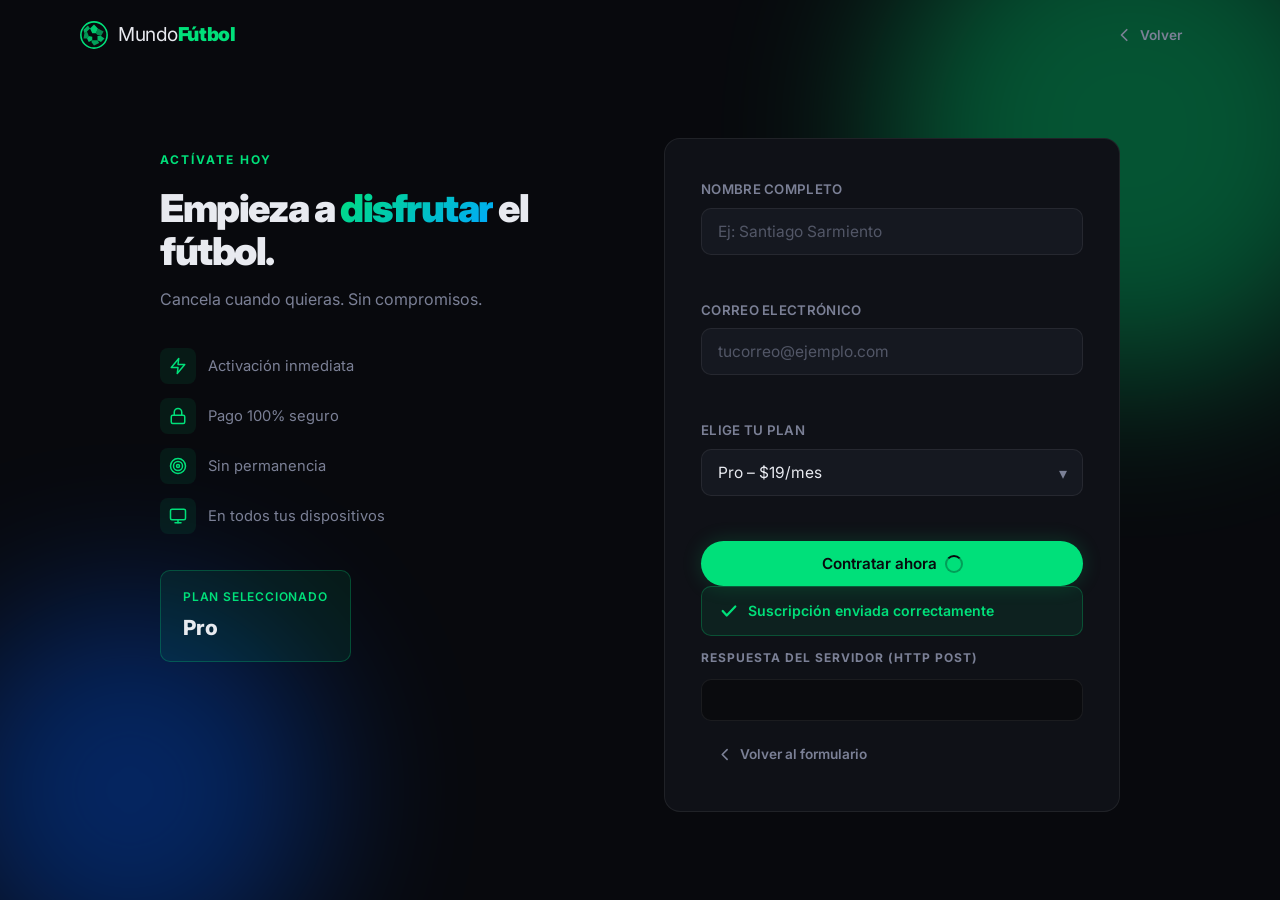
==== contratar.html @ e50d8e61 "Primer Commit" ====
<!DOCTYPE html>
<html lang="es">
<head>
  <meta charset="UTF-8" />
  <meta name="viewport" content="width=device-width, initial-scale=1.0" />
  <meta name="description" content="Contrata tu plan de Mundo Fútbol – streaming de fútbol en vivo." />
  <title>Contratar – Mundo Fútbol</title>
  <link rel="preconnect" href="https://fonts.googleapis.com" />
  <link href="https://fonts.googleapis.com/css2?family=Inter:wght@300;400;600;700;900&display=swap" rel="stylesheet" />
  <link rel="stylesheet" href="style.css" />
</head>
<body class="page-contratar">

  <!-- NAV -->
  <nav class="nav" id="navbar">
    <div class="nav-inner">
      <a href="index.html" class="logo">
        <span class="logo-icon">
          <svg viewBox="0 0 32 32" fill="none" xmlns="http://www.w3.org/2000/svg" aria-label="Balón de fútbol">
            <circle cx="16" cy="16" r="15" stroke="currentColor" stroke-width="1.8"/>
            <polygon points="16,4 20.5,8.5 18,14 14,14 11.5,8.5" fill="currentColor" opacity="0.9"/>
            <polygon points="27,12 24,17 20,16 18,14 20.5,8.5" fill="currentColor" opacity="0.6"/>
            <polygon points="28,20 24,24 20,22 20,17 24,17" fill="currentColor" opacity="0.8"/>
            <polygon points="16,28 13,24 14,22 20,22 22,25" fill="currentColor" opacity="0.7"/>
            <polygon points="10,24 8,20 10,17 14,18 14,22" fill="currentColor" opacity="0.85"/>
            <polygon points="4,20 5,14 8,12 10,17 8,20" fill="currentColor" opacity="0.65"/>
            <polygon points="11.5,8.5 8,12 5,14 4,10 9,5" fill="currentColor" opacity="0.75"/>
          </svg>
        </span>
        <span class="logo-text">Mundo<strong>Fútbol</strong></span>
      </a>
      <a href="index.html" class="btn btn-ghost btn-sm">
        <svg viewBox="0 0 16 16" fill="none" stroke="currentColor" stroke-width="2" stroke-linecap="round" stroke-linejoin="round" style="width:14px;height:14px"><polyline points="10,2 4,8 10,14"/></svg>
        Volver
      </a>
    </div>
  </nav>

  <!-- CONTRATAR MAIN -->
  <main class="contratar-main">
    <div class="orb orb-1"></div>
    <div class="orb orb-2"></div>

    <div class="contratar-container">

      <!-- INFO LATERAL -->
      <aside class="contratar-aside animate-in" style="--d:0ms">
        <div class="aside-tag">Actívate hoy</div>
        <h1 class="aside-title">Empieza a <span class="gradient-text">disfrutar</span> el fútbol.</h1>
        <p class="aside-sub">Cancela cuando quieras. Sin compromisos.</p>

        <div class="aside-benefits">
          <div class="benefit">
            <span class="benefit-icon">
              <!-- Lightning bolt -->
              <svg viewBox="0 0 24 24" fill="none" stroke="currentColor" stroke-width="2" stroke-linecap="round" stroke-linejoin="round" xmlns="http://www.w3.org/2000/svg">
                <polygon points="13 2 3 14 12 14 11 22 21 10 12 10 13 2"/>
              </svg>
            </span>
            <span>Activación inmediata</span>
          </div>
          <div class="benefit">
            <span class="benefit-icon">
              <!-- Lock -->
              <svg viewBox="0 0 24 24" fill="none" stroke="currentColor" stroke-width="2" stroke-linecap="round" stroke-linejoin="round" xmlns="http://www.w3.org/2000/svg">
                <rect x="3" y="11" width="18" height="11" rx="2" ry="2"/>
                <path d="M7 11V7a5 5 0 0 1 10 0v4"/>
              </svg>
            </span>
            <span>Pago 100% seguro</span>
          </div>
          <div class="benefit">
            <span class="benefit-icon">
              <!-- Target / No-permanence -->
              <svg viewBox="0 0 24 24" fill="none" stroke="currentColor" stroke-width="2" stroke-linecap="round" stroke-linejoin="round" xmlns="http://www.w3.org/2000/svg">
                <circle cx="12" cy="12" r="10"/>
                <circle cx="12" cy="12" r="6"/>
                <circle cx="12" cy="12" r="2"/>
              </svg>
            </span>
            <span>Sin permanencia</span>
          </div>
          <div class="benefit">
            <span class="benefit-icon">
              <!-- TV / Monitor -->
              <svg viewBox="0 0 24 24" fill="none" stroke="currentColor" stroke-width="2" stroke-linecap="round" stroke-linejoin="round" xmlns="http://www.w3.org/2000/svg">
                <rect x="2" y="3" width="20" height="14" rx="2" ry="2"/>
                <line x1="8" y1="21" x2="16" y2="21"/>
                <line x1="12" y1="17" x2="12" y2="21"/>
              </svg>
            </span>
            <span>En todos tus dispositivos</span>
          </div>
        </div>

        <div class="aside-plan-preview" id="aside-plan-preview">
          <span class="plan-chosen-label">Plan seleccionado</span>
          <span class="plan-chosen-name" id="plan-display">Pro</span>
        </div>
      </aside>

      <!-- FORMULARIO -->
      <div class="form-wrapper animate-in" style="--d:150ms">
        <form class="contratar-form" id="contratar-form" novalidate>

          <div class="form-group" id="fg-nombre">
            <label for="nombre">Nombre completo</label>
            <input type="text" id="nombre" name="nombre" placeholder="Ej: Santiago Sarmiento" autocomplete="name" />
            <span class="form-error" id="err-nombre"></span>
          </div>

          <div class="form-group" id="fg-email">
            <label for="email">Correo electrónico</label>
            <input type="email" id="email" name="email" placeholder="tucorreo@ejemplo.com" autocomplete="email" />
            <span class="form-error" id="err-email"></span>
          </div>

          <div class="form-group" id="fg-plan">
            <label for="plan">Elige tu plan</label>
            <div class="select-wrapper">
              <select id="plan" name="plan">
                <option value="Base">Base – $9/mes</option>
                <option value="Pro" selected>Pro – $19/mes</option>
                <option value="Elite">Elite – $29/mes</option>
              </select>
            </div>
            <span class="form-error" id="err-plan"></span>
          </div>

          <button type="submit" class="btn btn-primary btn-full" id="submit-btn">
            <span class="btn-text">Contratar ahora</span>
            <span class="btn-spinner" hidden></span>
          </button>

        </form>

        <!-- RESPUESTA JSON -->
        <div class="json-panel" id="json-panel" hidden>
          <div class="json-panel-header">
            <span class="json-status" id="json-status-icon">
              <svg viewBox="0 0 20 20" fill="none" stroke="currentColor" stroke-width="2.5" stroke-linecap="round" stroke-linejoin="round" style="width:18px;height:18px;display:block">
                <polyline points="3,10 7.5,15 17,5"/>
              </svg>
            </span>
            <span id="json-status-text">Suscripción enviada correctamente</span>
          </div>
          <div class="json-label">Respuesta del servidor (HTTP POST)</div>
          <pre class="json-output" id="json-output"></pre>
          <button class="btn btn-ghost btn-sm btn-reset" id="reset-btn">
            <svg viewBox="0 0 16 16" fill="none" stroke="currentColor" stroke-width="2" stroke-linecap="round" stroke-linejoin="round" style="width:13px;height:13px"><polyline points="10,2 4,8 10,14"/></svg>
            Volver al formulario
          </button>
        </div>
      </div>

    </div>
  </main>

  <script src="main.js"></script>
  <script src="contratar.js"></script>
</body>
</html>
---- style.css ----
/* ===========================
   MUNDO FÚTBOL – style.css
   Minimalista + Profesional
   =========================== */

/* ── Reset & Base ── */
*, *::before, *::after { box-sizing: border-box; margin: 0; padding: 0; }
html { scroll-behavior: smooth; }
body {
  font-family: 'Inter', sans-serif;
  background: #08090d;
  color: #e8eaf0;
  line-height: 1.65;
  overflow-x: hidden;
}
a { text-decoration: none; color: inherit; }
img { display: block; max-width: 100%; }

/* ── Design Tokens ── */
:root {
  --accent:       #00e07a;
  --accent-dim:   #00c46a;
  --accent-glow:  rgba(0, 224, 122, 0.18);
  --surface:      #0f1117;
  --surface-2:    #151820;
  --border:       rgba(255,255,255,0.07);
  --text:         #e8eaf0;
  --text-muted:   #7b8096;
  --radius:       16px;
  --radius-sm:    10px;
  --transition:   0.35s cubic-bezier(.4,0,.2,1);
}

/* ── Container ── */
.container {
  max-width: 1120px;
  margin: 0 auto;
  padding: 0 24px;
}

/* ── Buttons ── */
.btn {
  display: inline-flex;
  align-items: center;
  justify-content: center;
  gap: 8px;
  padding: 13px 28px;
  border-radius: 100px;
  font-family: inherit;
  font-size: 0.95rem;
  font-weight: 600;
  cursor: pointer;
  border: none;
  transition: var(--transition);
  white-space: nowrap;
}
.btn-primary {
  background: var(--accent);
  color: #08090d;
  box-shadow: 0 0 20px var(--accent-glow);
}
.btn-primary:hover {
  background: var(--accent-dim);
  transform: translateY(-2px);
  box-shadow: 0 0 32px rgba(0,224,122,0.35);
}
.btn-outline {
  background: transparent;
  border: 1.5px solid var(--border);
  color: var(--text);
}
.btn-outline:hover {
  border-color: var(--accent);
  color: var(--accent);
  transform: translateY(-2px);
}
.btn-ghost {
  background: transparent;
  color: var(--text-muted);
}
.btn-ghost:hover { color: var(--text); }
.btn-sm { padding: 9px 18px; font-size: 0.85rem; }
.btn-lg { padding: 17px 40px; font-size: 1.05rem; }
.btn-full { width: 100%; }

/* ── NAV ── */
.nav {
  position: fixed;
  top: 0; left: 0; right: 0;
  z-index: 100;
  padding: 0 24px;
  transition: var(--transition);
}
.nav.scrolled {
  background: rgba(8,9,13,0.85);
  backdrop-filter: blur(16px);
  border-bottom: 1px solid var(--border);
}
.nav-inner {
  max-width: 1120px;
  margin: 0 auto;
  display: flex;
  align-items: center;
  justify-content: space-between;
  height: 70px;
}
.logo {
  display: flex;
  align-items: center;
  gap: 10px;
  font-size: 1.2rem;
  letter-spacing: -0.3px;
}
.logo-icon { animation: spin-slow 8s linear infinite; display:flex; align-items:center; }
.logo-icon svg { width: 28px; height: 28px; color: var(--accent); }
.logo-text strong { color: var(--accent); font-weight: 900; }

/* ── ORBS (background blobs) ── */
.orb {
  position: absolute;
  border-radius: 50%;
  filter: blur(80px);
  opacity: 0.35;
  pointer-events: none;
}
.orb-1 { width: 500px; height: 500px; background: #00e07a; top: -120px; right: -100px; animation: pulse-orb 7s ease-in-out infinite; }
.orb-2 { width: 380px; height: 380px; background: #005cff; bottom: -80px; left: -60px; animation: pulse-orb 9s ease-in-out infinite reverse; }
.orb-3 { width: 260px; height: 260px; background: #ff4d4d; top: 40%; left: 40%; animation: pulse-orb 11s ease-in-out infinite; }

/* ── HERO ── */
.hero {
  min-height: 100vh;
  display: flex;
  align-items: center;
  position: relative;
  overflow: hidden;
  padding: 120px 24px 80px;
}
.hero-bg {
  position: absolute;
  inset: 0;
  pointer-events: none;
}

/* Field lines decoration */
.field-lines {
  position: absolute;
  inset: 0;
  background:
    repeating-linear-gradient(90deg, rgba(255,255,255,0.018) 0 1px, transparent 1px 80px),
    repeating-linear-gradient(0deg,  rgba(255,255,255,0.018) 0 1px, transparent 1px 80px);
}

/* Floating balls */
.ball {
  position: absolute;
  width: 36px; height: 36px;
  opacity: 0.12;
  display: flex; align-items: center; justify-content: center;
  animation: float-ball linear infinite;
}
.ball svg { width: 100%; height: 100%; }
.b1 { top: 20%; left: 10%; animation-duration: 14s; animation-delay: 0s; }
.b2 { top: 60%; left: 75%; animation-duration: 18s; animation-delay: -5s; }
.b3 { top: 80%; left: 35%; animation-duration: 22s; animation-delay: -10s; }

.hero-content {
  position: relative;
  z-index: 2;
  max-width: 680px;
  margin: 0 auto;
  text-align: center;
}

.badge {
  display: inline-flex;
  align-items: center;
  gap: 8px;
  background: rgba(0,224,122,0.12);
  border: 1px solid rgba(0,224,122,0.3);
  color: var(--accent);
  padding: 6px 16px;
  border-radius: 100px;
  font-size: 0.78rem;
  font-weight: 600;
  letter-spacing: 1.5px;
  margin-bottom: 28px;
}
.badge::before {
  content: '';
  width: 7px; height: 7px;
  border-radius: 50%;
  background: var(--accent);
  animation: blink 1.4s ease-in-out infinite;
}

.hero-title {
  font-size: clamp(2.6rem, 6vw, 4.4rem);
  font-weight: 900;
  line-height: 1.08;
  letter-spacing: -2px;
  margin-bottom: 22px;
}
.gradient-text {
  background: linear-gradient(135deg, var(--accent) 0%, #00a8ff 100%);
  -webkit-background-clip: text;
  -webkit-text-fill-color: transparent;
  background-clip: text;
}
.hero-sub {
  font-size: 1.1rem;
  color: var(--text-muted);
  max-width: 520px;
  margin: 0 auto 36px;
}
.hero-actions { display: flex; gap: 14px; justify-content: center; flex-wrap: wrap; margin-bottom: 52px; }

.hero-stats {
  display: flex;
  align-items: center;
  justify-content: center;
  gap: 24px;
  flex-wrap: wrap;
}
.stat { text-align: center; }
.stat-num { display: block; font-size: 1.6rem; font-weight: 900; color: var(--text); }
.stat-label { font-size: 0.78rem; color: var(--text-muted); text-transform: uppercase; letter-spacing: 0.8px; }
.stat-divider { width: 1px; height: 40px; background: var(--border); }

/* Scroll hint */
.scroll-hint {
  position: absolute;
  bottom: 32px;
  left: 50%;
  transform: translateX(-50%);
  z-index: 2;
}
.scroll-hint span {
  display: block;
  width: 24px; height: 38px;
  border: 2px solid var(--border);
  border-radius: 12px;
  position: relative;
}
.scroll-hint span::after {
  content: '';
  width: 4px; height: 8px;
  background: var(--accent);
  border-radius: 2px;
  position: absolute;
  top: 5px; left: 50%;
  transform: translateX(-50%);
  animation: scroll-dot 2s ease-in-out infinite;
}

/* ── SECTIONS ── */
.section { padding: 110px 0; }
.section-label {
  font-size: 0.78rem;
  font-weight: 700;
  letter-spacing: 2px;
  text-transform: uppercase;
  color: var(--accent);
  margin-bottom: 14px;
}
.section-title {
  font-size: clamp(1.8rem, 3.5vw, 2.8rem);
  font-weight: 800;
  letter-spacing: -1px;
  margin-bottom: 56px;
  line-height: 1.15;
}

/* ── FEATURES ── */
.features-grid {
  display: grid;
  grid-template-columns: repeat(auto-fit, minmax(300px, 1fr));
  gap: 20px;
}
.feat-card {
  background: var(--surface);
  border: 1px solid var(--border);
  border-radius: var(--radius);
  padding: 32px 28px;
  transition: var(--transition);
  cursor: default;
}
.feat-card:hover {
  border-color: rgba(0,224,122,0.35);
  transform: translateY(-4px);
  box-shadow: 0 8px 32px rgba(0,224,122,0.08);
}
.feat-icon {
  width: 48px; height: 48px;
  display: flex; align-items: center; justify-content: center;
  background: rgba(0,224,122,0.08);
  border: 1px solid rgba(0,224,122,0.2);
  border-radius: 12px;
  margin-bottom: 16px;
  color: var(--accent);
  transition: var(--transition);
}
.feat-icon svg { width: 24px; height: 24px; }
.feat-card:hover .feat-icon { background: rgba(0,224,122,0.14); border-color: rgba(0,224,122,0.4); }
.feat-card h3 { font-size: 1.05rem; font-weight: 700; margin-bottom: 8px; }
.feat-card p { color: var(--text-muted); font-size: 0.9rem; }

/* ── PLANES ── */
.planes { background: var(--surface); }
.planes-grid {
  display: grid;
  grid-template-columns: repeat(auto-fit, minmax(280px, 1fr));
  gap: 20px;
  align-items: stretch;
}
.plan-card {
  background: var(--surface-2);
  border: 1px solid var(--border);
  border-radius: var(--radius);
  padding: 36px 28px;
  position: relative;
  display: flex;
  flex-direction: column;
  gap: 20px;
  transition: var(--transition);
}
.plan-card:hover { transform: translateY(-4px); }
.plan-featured {
  border-color: var(--accent);
  box-shadow: 0 0 40px rgba(0,224,122,0.12);
  background: linear-gradient(160deg, rgba(0,224,122,0.05) 0%, var(--surface-2) 100%);
}
.plan-badge {
  position: absolute;
  top: -13px; left: 50%;
  transform: translateX(-50%);
  background: var(--accent);
  color: #08090d;
  font-size: 0.73rem;
  font-weight: 700;
  padding: 4px 14px;
  border-radius: 100px;
  letter-spacing: 0.5px;
  white-space: nowrap;
}
.plan-name { font-size: 1.1rem; font-weight: 700; color: var(--text-muted); }
.plan-price {
  font-size: 2.8rem;
  font-weight: 900;
  letter-spacing: -2px;
  line-height: 1;
}
.plan-price span { font-size: 1rem; font-weight: 400; color: var(--text-muted); letter-spacing: 0; }
.plan-features {
  list-style: none;
  flex: 1;
  display: flex;
  flex-direction: column;
  gap: 10px;
}
.plan-features li {
  font-size: 0.9rem;
  color: var(--text-muted);
  display: flex;
  align-items: center;
  gap: 8px;
}
.plan-features li svg { width: 14px; height: 14px; flex-shrink: 0; }
.plan-features li.feat-yes { color: var(--text); }
.plan-features li.feat-yes svg { color: var(--accent); }
.plan-features li.feat-no { color: var(--text-muted); opacity: 0.55; }
.plan-features li.feat-no svg { color: #ff6b6b; }

/* ── CTA SECTION ── */
.cta-box {
  background: var(--surface);
  border: 1px solid var(--border);
  border-radius: 24px;
  padding: 72px 40px;
  text-align: center;
  position: relative;
  overflow: hidden;
}
.orb-cta-1 { width: 300px; height: 300px; background: #00e07a; top: -100px; right: -60px; opacity: 0.2; }
.orb-cta-2 { width: 220px; height: 220px; background: #005cff; bottom: -80px; left: -40px; opacity: 0.2; }
.cta-box h2 {
  font-size: clamp(1.8rem, 3vw, 2.6rem);
  font-weight: 900;
  letter-spacing: -1px;
  margin-bottom: 14px;
  position: relative;
}
.cta-box p { color: var(--text-muted); margin-bottom: 36px; position: relative; }
.cta-box .btn { position: relative; }

/* ── FOOTER ── */
.footer {
  padding: 36px 24px;
  border-top: 1px solid var(--border);
}
.footer-inner {
  max-width: 1120px;
  margin: 0 auto;
  display: flex;
  align-items: center;
  justify-content: space-between;
  flex-wrap: wrap;
  gap: 16px;
}
.footer-copy { font-size: 0.82rem; color: var(--text-muted); }

/* =============================
   CONTRATAR PAGE
   ============================= */
.page-contratar {
  min-height: 100vh;
  display: flex;
  flex-direction: column;
}
.contratar-main {
  flex: 1;
  position: relative;
  overflow: hidden;
  display: flex;
  align-items: center;
  justify-content: center;
  padding: 110px 24px 60px;
}
.contratar-container {
  position: relative;
  z-index: 2;
  display: grid;
  grid-template-columns: 1fr 1fr;
  gap: 48px;
  max-width: 960px;
  width: 100%;
  align-items: start;
}

/* Aside */
.contratar-aside { padding-top: 12px; }
.aside-tag {
  font-size: 0.75rem;
  font-weight: 700;
  letter-spacing: 2px;
  text-transform: uppercase;
  color: var(--accent);
  margin-bottom: 18px;
}
.aside-title {
  font-size: clamp(1.9rem, 3vw, 2.7rem);
  font-weight: 900;
  letter-spacing: -1.5px;
  line-height: 1.1;
  margin-bottom: 14px;
}
.aside-sub { color: var(--text-muted); margin-bottom: 36px; }
.aside-benefits {
  display: flex;
  flex-direction: column;
  gap: 14px;
  margin-bottom: 36px;
}
.benefit {
  display: flex;
  align-items: center;
  gap: 12px;
  font-size: 0.92rem;
  color: var(--text-muted);
}
.benefit-icon {
  width: 36px; height: 36px;
  flex-shrink: 0;
  display: flex; align-items: center; justify-content: center;
  background: rgba(0,224,122,0.08);
  border-radius: 8px;
  color: var(--accent);
}
.benefit-icon svg { width: 18px; height: 18px; }
.aside-plan-preview {
  display: inline-flex;
  flex-direction: column;
  background: rgba(0,224,122,0.08);
  border: 1px solid rgba(0,224,122,0.25);
  border-radius: var(--radius-sm);
  padding: 16px 22px;
  gap: 4px;
}
.plan-chosen-label { font-size: 0.75rem; color: var(--accent); font-weight: 600; letter-spacing: 0.8px; text-transform: uppercase; }
.plan-chosen-name { font-size: 1.3rem; font-weight: 800; }

/* Form */
.form-wrapper {
  background: var(--surface);
  border: 1px solid var(--border);
  border-radius: var(--radius);
  padding: 40px 36px;
}
.contratar-form { display: flex; flex-direction: column; gap: 22px; }
.form-group { display: flex; flex-direction: column; gap: 7px; }
.form-group label {
  font-size: 0.83rem;
  font-weight: 600;
  color: var(--text-muted);
  letter-spacing: 0.3px;
  text-transform: uppercase;
}
.form-group input,
.form-group select {
  width: 100%;
  background: var(--surface-2);
  border: 1.5px solid var(--border);
  border-radius: var(--radius-sm);
  padding: 13px 16px;
  color: var(--text);
  font-family: inherit;
  font-size: 0.97rem;
  outline: none;
  transition: var(--transition);
  appearance: none;
}
.form-group input:focus,
.form-group select:focus { border-color: var(--accent); box-shadow: 0 0 0 3px var(--accent-glow); }
.form-group input::placeholder { color: var(--text-muted); opacity: 0.6; }
.form-group.error input,
.form-group.error select { border-color: #ff4d4d; }
.form-error { font-size: 0.8rem; color: #ff6b6b; min-height: 16px; }

.select-wrapper { position: relative; }
.select-wrapper::after {
  content: '▾';
  position: absolute;
  right: 16px; top: 50%;
  transform: translateY(-50%);
  color: var(--text-muted);
  pointer-events: none;
}
.select-wrapper select { padding-right: 40px; cursor: pointer; }

/* Submit btn loading */
.btn-spinner {
  width: 18px; height: 18px;
  border: 2.5px solid rgba(8,9,13,0.3);
  border-top-color: #08090d;
  border-radius: 50%;
  animation: spin 0.7s linear infinite;
  display: inline-block;
}

/* JSON Panel */
.json-panel {
  display: flex;
  flex-direction: column;
  gap: 12px;
}
.json-panel-header {
  display: flex;
  align-items: center;
  gap: 10px;
  padding: 12px 18px;
  background: rgba(0,224,122,0.08);
  border: 1px solid rgba(0,224,122,0.25);
  border-radius: var(--radius-sm);
  font-size: 0.88rem;
  font-weight: 600;
  color: var(--accent);
}
.json-status { font-size: 1.1rem; }
.json-label {
  font-size: 0.75rem;
  font-weight: 700;
  color: var(--text-muted);
  letter-spacing: 1px;
  text-transform: uppercase;
}
.json-output {
  background: #0a0b0e;
  border: 1px solid var(--border);
  border-radius: var(--radius-sm);
  padding: 20px;
  font-family: 'Courier New', monospace;
  font-size: 0.85rem;
  color: #e8eaf0;
  white-space: pre;
  overflow-x: auto;
  line-height: 1.7;
  animation: fadeInUp 0.5s ease forwards;
}
.json-output .key   { color: #ff8c8c; }
.json-output .str   { color: #a8ff78; }
.json-output .num   { color: #79b8ff; }
.json-output .bool  { color: var(--accent); }
.btn-reset { margin-top: 4px; align-self: flex-start; }

/* ═══════════════════
   ANIMATIONS
   ═══════════════════ */

/* Entry animations */
.animate-in {
  opacity: 0;
  transform: translateY(22px);
  animation: fadeInUp 0.7s ease var(--d, 0ms) forwards;
}
.animate-reveal {
  opacity: 0;
  transform: translateY(18px);
  transition: opacity 0.65s ease, transform 0.65s ease;
}
.animate-reveal.visible { opacity: 1; transform: translateY(0); }

@keyframes fadeInUp {
  to { opacity: 1; transform: translateY(0); }
}

@keyframes pulse-orb {
  0%, 100% { transform: scale(1); opacity: 0.35; }
  50%       { transform: scale(1.12); opacity: 0.5; }
}
@keyframes blink {
  0%, 100% { opacity: 1; }
  50%       { opacity: 0.3; }
}
@keyframes scroll-dot {
  0%   { transform: translateX(-50%) translateY(0); opacity: 1; }
  100% { transform: translateX(-50%) translateY(18px); opacity: 0; }
}
@keyframes spin-slow {
  to { transform: rotate(360deg); }
}
@keyframes spin {
  to { transform: rotate(360deg); }
}
@keyframes float-ball {
  0%   { transform: translateY(0px) rotate(0deg); }
  50%  { transform: translateY(-30px) rotate(180deg); }
  100% { transform: translateY(0px) rotate(360deg); }
}

/* ── Responsive ── */
@media (max-width: 768px) {
  .contratar-container { grid-template-columns: 1fr; gap: 32px; }
  .contratar-aside { padding-top: 0; }
  .aside-title { font-size: 1.9rem; }
  .form-wrapper { padding: 28px 22px; }
  .hero-stats { gap: 16px; }
  .footer-inner { justify-content: center; text-align: center; }
}
@media (max-width: 500px) {
  .hero-actions { flex-direction: column; align-items: center; }
  .btn-full { width: 100%; }
}
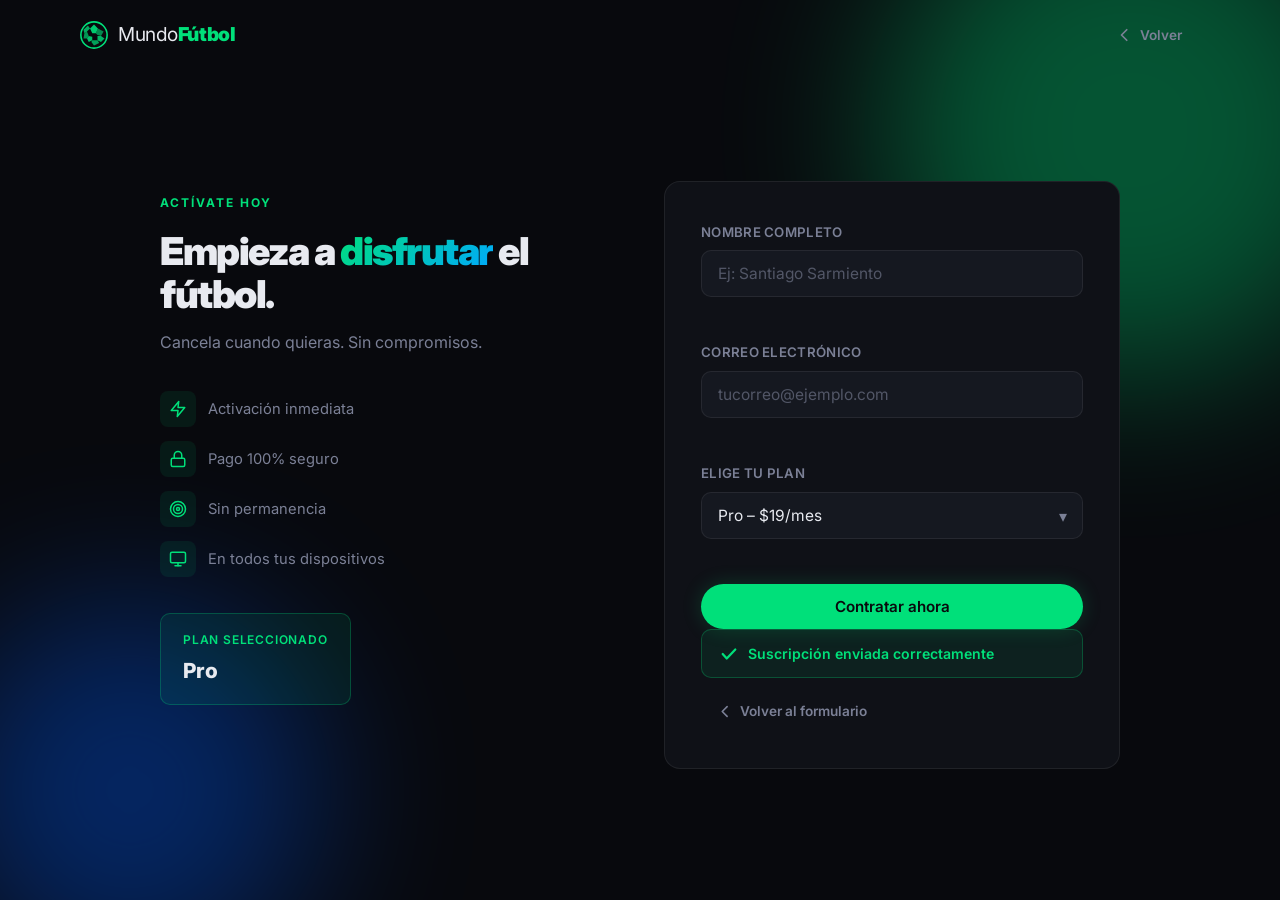
==== commit bd6d43f6: "Tercer Commit" ====
--- a/contratar.html
+++ b/contratar.html
@@ -129,7 +129,6 @@
 
           <button type="submit" class="btn btn-primary btn-full" id="submit-btn">
             <span class="btn-text">Contratar ahora</span>
-            <span class="btn-spinner" hidden></span>
           </button>
 
         </form>
@@ -144,8 +143,6 @@
             </span>
             <span id="json-status-text">Suscripción enviada correctamente</span>
           </div>
-          <div class="json-label">Respuesta del servidor (HTTP POST)</div>
-          <pre class="json-output" id="json-output"></pre>
           <button class="btn btn-ghost btn-sm btn-reset" id="reset-btn">
             <svg viewBox="0 0 16 16" fill="none" stroke="currentColor" stroke-width="2" stroke-linecap="round" stroke-linejoin="round" style="width:13px;height:13px"><polyline points="10,2 4,8 10,14"/></svg>
             Volver al formulario
